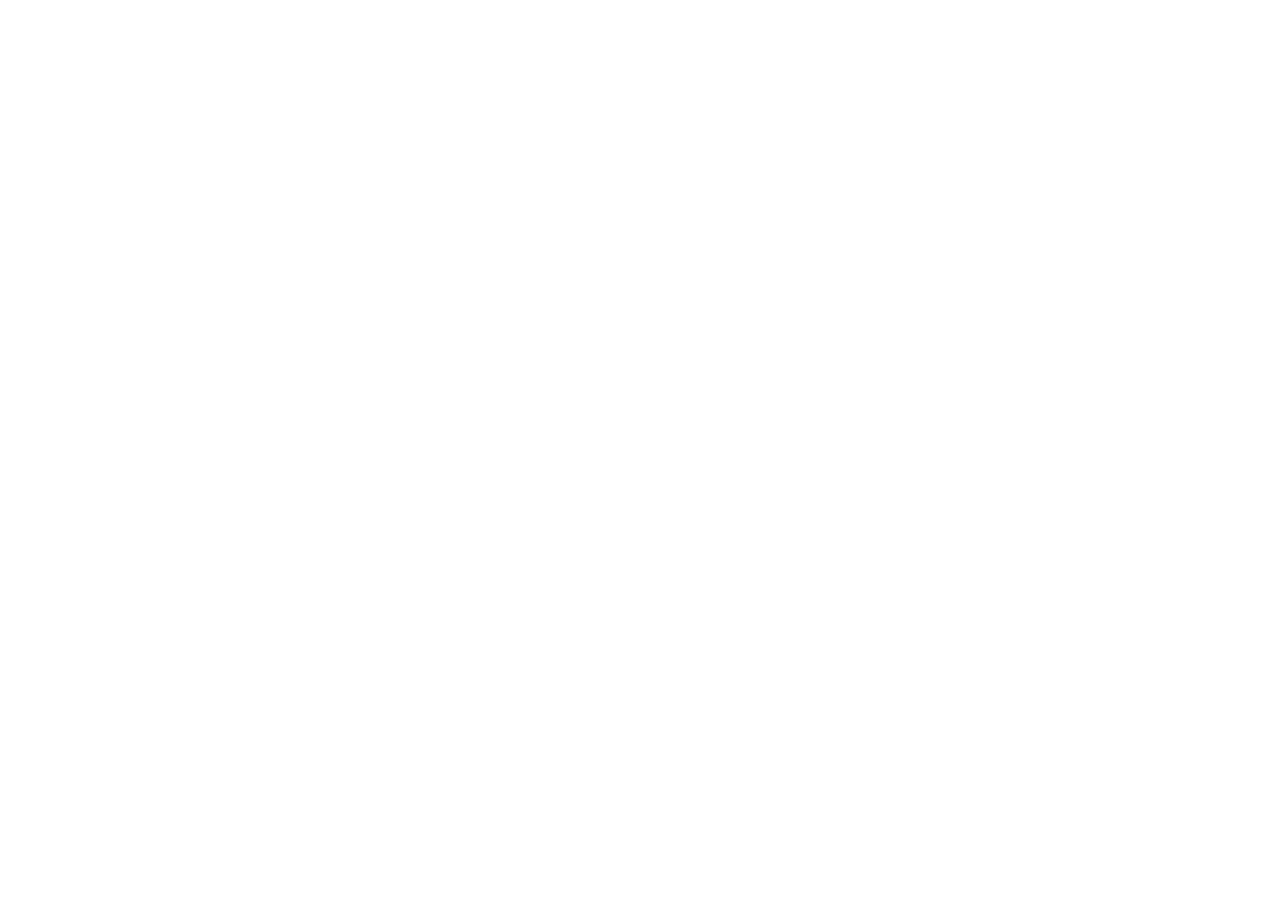
==== challengeonecodificador2/index.html @ 545115e8 "Creación de los archivos principales" ====
<!DOCTYPE html>
<html lang="en">
<head>
    <meta charset="UTF-8">
    <meta http-equiv="X-UA-Compatible" content="IE=edge">
    <meta name="viewport" content="width=device-width, initial-scale=1.0">
    <title>Encriptador de Texto</title>

    <!-- Vínculo a CSS -->
    <link rel="stylesheet" type="text/css" href="/style/reset.css">
    <link rel="stylesheet" type="text/css" href="/style/style.css">

    <!-- Vínculo a JS -->
    <script src="js/encriptador.js"></script>
</head>

<body>
    
</body>
</html>
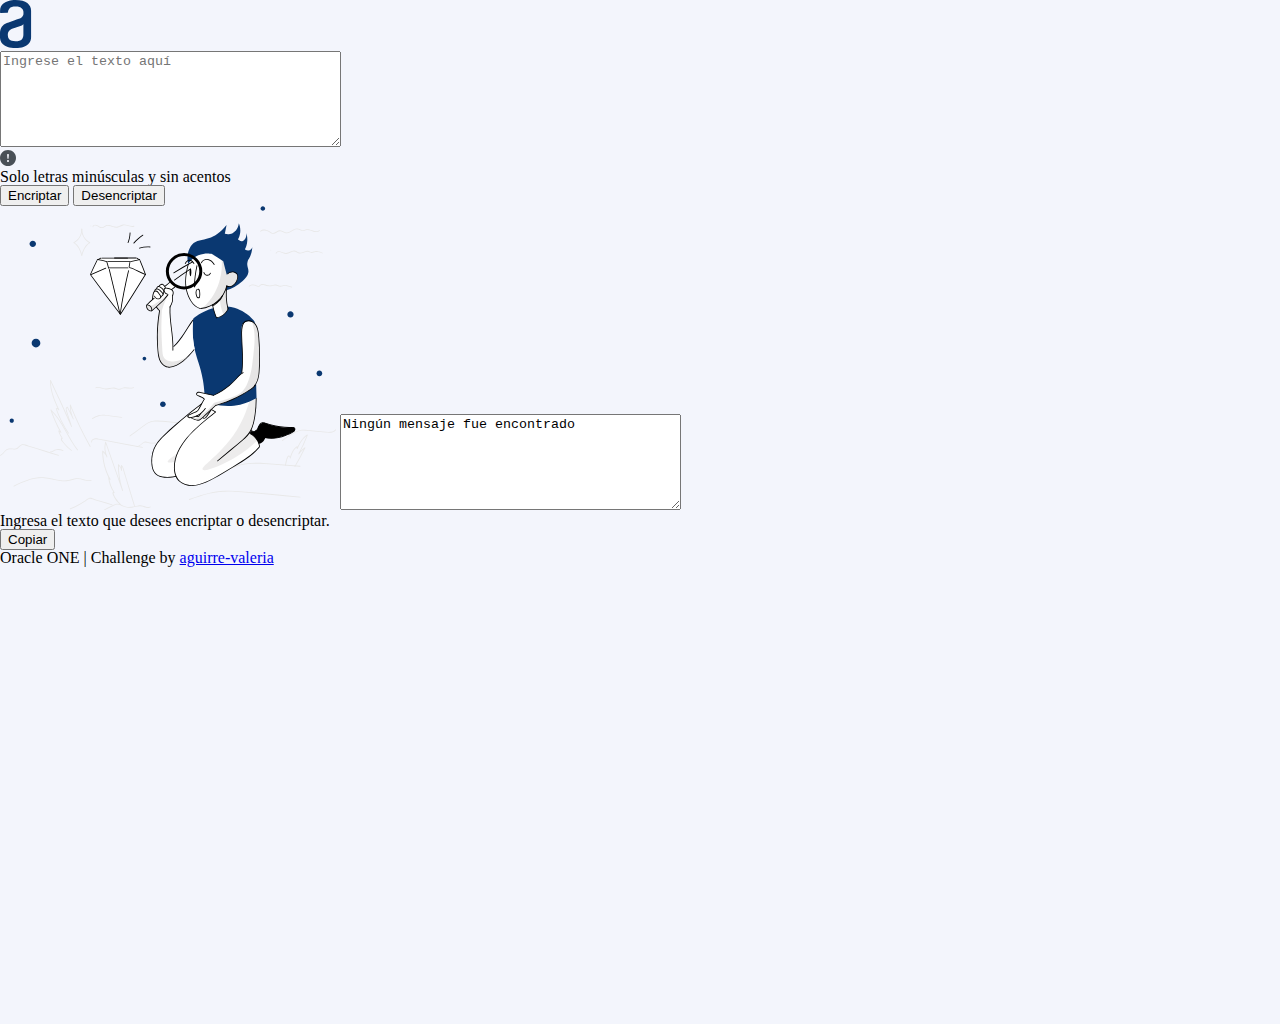
==== commit 511fda15: "Avance Nro 2" ====
--- a/challengeonecodificador2/index.html
+++ b/challengeonecodificador2/index.html
@@ -4,17 +4,63 @@
     <meta charset="UTF-8">
     <meta http-equiv="X-UA-Compatible" content="IE=edge">
     <meta name="viewport" content="width=device-width, initial-scale=1.0">
-    <title>Encriptador de Texto</title>
+    
+    <!-- Título de la página -->
+    <title>Encriptador de Texto | Oracle+Alura</title>
 
     <!-- Vínculo a CSS -->
-    <link rel="stylesheet" type="text/css" href="/style/reset.css">
-    <link rel="stylesheet" type="text/css" href="/style/style.css">
+    <link rel="stylesheet" type="text/css" href="./style/reset.css">
+    <link rel="stylesheet" type="text/css" href="./style/style.css">
 
-    <!-- Vínculo a JS -->
-    <script src="js/encriptador.js"></script>
+    <!-- Fuente -->
+    <link rel="preconnect" href="https://fonts.googleapis.com">
+    <link rel="preconnect" href="https://fonts.gstatic.com" crossorigin>
+    <link href="https://fonts.googleapis.com/css2?family=Inter&display=swap" rel="stylesheet">
+
+    <!--Icono-->
+    <link rel="shortcut icon" href="./img/Icono.ico">
+
 </head>
 
 <body>
+    <!-- Encabezado con el logo -->
+    <header>
+        <img class="img-logo" src="./img/Logo.svg" alt="Logo de Alura">
+    </header>
     
+    <main>
+        <!--Botones -->
+        <section>
+            <textarea type="text" class="txt-entrada" cols="40" rows="6" placeholder="Ingrese el texto aquí"></textarea>
+            <div class="aviso">
+                <img class="img-exclamacion" src="./img/Exclamacion.svg" alt="Signo de aviso">
+                <h6 class="txt-aviso">Solo letras minúsculas y sin acentos</h6>
+            </div>
+            <div class="botones">
+                <button type="button" class="btn-encriptar">Encriptar</button>
+                <button type="button" class="btn-desencriptar">Desencriptar</button>
+            </div>
+        </section>
+        <!-- Mensaje no encontrado-->
+        <section class="rectangulo">
+            <div class="no-encontrado">
+                <img class= "img-munieco" src="./img/Muñeco.svg" alt="Muñeco desencriptador">
+                <textarea type="text" class="txt-salida" cols="40" rows="6">Ningún mensaje fue encontrado</textarea>
+                <p class="parrafo-munieco" id="ocultar">Ingresa el texto que desees encriptar o desencriptar.</p>
+            </div>
+            <div class="copiar">
+                <button type="submit" class="btn-copiar">Copiar</button>
+            </div>
+        </section>
+    </main>
+    
+    <!-- Pie de página -->
+    <footer>
+        <p>Oracle ONE | Challenge by <a href="#" target="_blank">aguirre-valeria</a></p>
+    </footer>
+
+    <!-- Vínculo a JS -->
+    <script src="encriptador.js"></script>
+
 </body>
 </html>--- a/challengeonecodificador2/style/style.css
+++ b/challengeonecodificador2/style/style.css
@@ -0,0 +1,374 @@
+body {
+    /* Encriptador - 1 Desktop */
+    position: relative;
+    width: 1440px;
+    height: 1024px;
+    background: #F3F5FC;
+}
+
+qheader {
+    /* Menu */
+
+
+    /* Auto layout */
+
+    display: flex;
+    flex-direction: column;
+    align-items: flex-start;
+    padding: 24px;
+    gap: 10px;
+
+    display: none;
+    width: 120px;
+    height: 176px;
+
+    background: rgba(255, 255, 255, 0.24);
+    border-radius: 800px;
+
+    /* Inside auto layout */
+
+    flex: none;
+    order: 1;
+    flex-grow: 0;
+
+}
+
+qimg-logo {
+    /* Logo */
+    /* Auto layout */
+
+    display: flex;
+    flex-direction: column;
+    align-items: flex-start;
+    padding: 0px;
+    gap: 40px;
+
+    position: absolute;
+    width: 120px;
+    height: 48px;
+    left: 40px;
+    top: 40px;
+}
+
+qrectangulo {
+    /* Rectangle 1 */
+
+
+position: absolute;
+width: 400px;
+height: 944px;
+left: 1000px;
+top: 40px;
+
+/* White */
+
+background: #FFFFFF;
+/* shadow */
+
+box-shadow: 0px 24px 32px -8px rgba(0, 0, 0, 0.08);
+border-radius: 32px;
+}
+
+qno-encontrado {
+    /* Frame 5 */
+
+
+    /* Auto layout */
+
+    display: flex;
+    flex-direction: column;
+    align-items: flex-start;
+    padding: 0px;
+    gap: 16px;
+
+    position: absolute;
+    width: 336px;
+    height: 122px;
+    left: 1032px;
+    top: 619px;
+
+}
+
+qtxt-salida {
+    /* Ningún mensaje fue encontrado */
+
+
+    width: 336px;
+    height: 58px;
+
+    font-family: 'Inter';
+    font-style: normal;
+    font-weight: 700;
+    font-size: 24px;
+    line-height: 120%;
+    /* or 29px */
+
+    text-align: center;
+
+    /* Gray/gray-500 */
+
+    color: #343A40;
+
+
+    /* Inside auto layout */
+
+    flex: none;
+    order: 0;
+    align-self: stretch;
+    flex-grow: 0;
+}
+
+qparrafo-munieco {
+    /* Ingresa el texto que desees encriptar o desencriptar. */
+
+
+    width: 336px;
+    height: 48px;
+
+    font-family: 'Inter';
+    font-style: normal;
+    font-weight: 400;
+    font-size: 16px;
+    line-height: 150%;
+    /* or 24px */
+
+    text-align: center;
+
+    /* Gray/gray-400 */
+
+    color: #495057;
+
+
+    /* Inside auto layout */
+
+    flex: none;
+    order: 1;
+    align-self: stretch;
+    flex-grow: 0;
+}
+
+qimg-munieco {
+    /* Muñeco */
+
+
+    position: absolute;
+    width: 336px;
+    height: 304px;
+    left: 1032px;
+    top: 283px;
+}
+
+qaviso {
+    /* Frame 1 */
+
+
+    /* Auto layout */
+
+    display: flex;
+    flex-direction: row;
+    align-items: center;
+    padding: 0px;
+    gap: 8px;
+
+    position: absolute;
+    width: 229px;
+    height: 18px;
+    left: 240px;
+    top: 851px;
+
+}
+
+qimg-exclamacion {
+    /* bi:exclamation-circle-fill */
+
+
+    width: 16px;
+    height: 16px;
+
+
+    /* Inside auto layout */
+
+    flex: none;
+    order: 0;
+    flex-grow: 0;
+}
+
+qtxt-aviso {
+    /* Solo letras minúsculas y sin acentos */
+
+
+    width: 205px;
+    height: 18px;
+
+    font-family: 'Inter';
+    font-style: normal;
+    font-weight: 400;
+    font-size: 12px;
+    line-height: 150%;
+    /* identical to box height, or 18px */
+
+
+    /* Gray/gray-400 */
+
+    color: #495057;
+
+    opacity: 0.8;
+
+    /* Inside auto layout */
+
+    flex: none;
+    order: 1;
+    flex-grow: 0;
+}
+
+qbotones {
+    /* Frame 3 */
+
+
+    /* Auto layout */
+
+    display: flex;
+    flex-direction: row;
+    align-items: flex-start;
+    padding: 0px;
+    gap: 24px;
+
+    position: absolute;
+    width: 680px;
+    height: 67px;
+    left: 240px;
+    top: 885px;
+}
+
+qbtn-encriptar {
+    /* Button */
+
+
+    /* Auto layout */
+
+    display: flex;
+    flex-direction: row;
+    align-items: flex-start;
+    padding: 24px;
+    gap: 8px;
+
+    width: 328px;
+    height: 67px;
+
+    /* Dark blue/dark-blue-300 */
+
+    background: #0A3871;
+    border-radius: 24px;
+
+    /* Inside auto layout */
+
+    flex: none;
+    order: 0;
+    flex-grow: 0;
+
+
+    /* Button */
+
+
+    width: 280px;
+    height: 19px;
+
+    font-family: 'Inter';
+    font-style: normal;
+    font-weight: 400;
+    font-size: 16px;
+    line-height: 19px;
+    text-align: center;
+
+    /* White */
+
+    color: #FFFFFF;
+
+
+    /* Inside auto layout */
+
+    flex: none;
+    order: 0;
+    flex-grow: 1;
+}
+
+qbtn-desencriptar {
+    /* Button */
+
+
+    box-sizing: border-box;
+
+    /* Auto layout */
+
+    display: flex;
+    flex-direction: row;
+    align-items: flex-start;
+    padding: 24px;
+    gap: 8px;
+
+    width: 328px;
+    height: 67px;
+
+    /* Light gray */
+
+    background: #D8DFE8;
+    /* Dark blue/dark-blue-300 */
+
+    border: 1px solid #0A3871;
+    border-radius: 24px;
+
+    /* Inside auto layout */
+
+    flex: none;
+    order: 1;
+    flex-grow: 0;
+
+    /* Button */
+
+
+    width: 280px;
+    height: 19px;
+
+    font-family: 'Inter';
+    font-style: normal;
+    font-weight: 400;
+    font-size: 16px;
+    line-height: 19px;
+    text-align: center;
+
+    /* Dark blue/dark-blue-300 */
+
+    color: #0A3871;
+
+
+    /* Inside auto layout */
+
+    flex: none;
+    order: 0;
+    flex-grow: 1;
+}
+
+qtxt-entrada { 
+    /* Ingrese el texto aqui */
+
+
+    position: absolute;
+    width: 577px;
+    height: 48px;
+    left: 240px;
+    top: 168px;
+
+    font-family: 'Inter';
+    font-style: normal;
+    font-weight: 400;
+    font-size: 32px;
+    line-height: 150%;
+    /* identical to box height, or 48px */
+
+
+    /* Dark blue/dark-blue-300 */
+
+    color: #0A3871;
+
+}
+
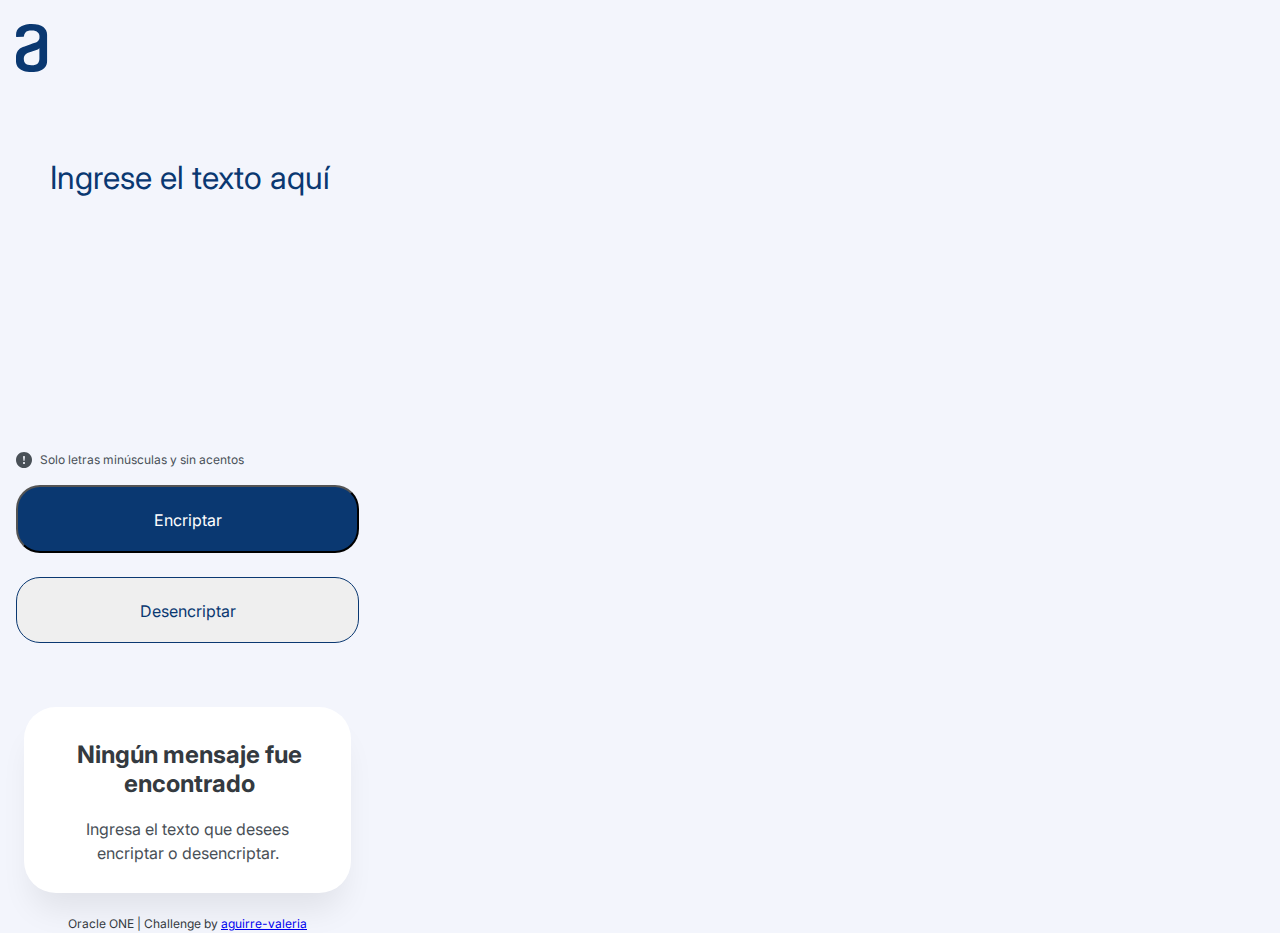
==== commit 394723fe: "Avance nro 3 JS y CSS" ====
--- a/challengeonecodificador2/index.html
+++ b/challengeonecodificador2/index.html
@@ -31,21 +31,21 @@
     <main>
         <!--Botones -->
         <section>
-            <textarea type="text" class="txt-entrada" cols="40" rows="6" placeholder="Ingrese el texto aquí"></textarea>
-            <div class="aviso">
+            <textarea type="text" class="txt-entrada" placeholder="Ingrese el texto aquí"></textarea>
+            <div class="caja-aviso">
                 <img class="img-exclamacion" src="./img/Exclamacion.svg" alt="Signo de aviso">
                 <h6 class="txt-aviso">Solo letras minúsculas y sin acentos</h6>
             </div>
-            <div class="botones">
+            <div class="caja-botones">
                 <button type="button" class="btn-encriptar">Encriptar</button>
                 <button type="button" class="btn-desencriptar">Desencriptar</button>
             </div>
         </section>
         <!-- Mensaje no encontrado-->
         <section class="rectangulo">
-            <div class="no-encontrado">
+            <div class="caja-no-encontrado">
                 <img class= "img-munieco" src="./img/Muñeco.svg" alt="Muñeco desencriptador">
-                <textarea type="text" class="txt-salida" cols="40" rows="6">Ningún mensaje fue encontrado</textarea>
+                <textarea type="text" class="txt-salida">Ningún mensaje fue encontrado</textarea>
                 <p class="parrafo-munieco" id="ocultar">Ingresa el texto que desees encriptar o desencriptar.</p>
             </div>
             <div class="copiar">
--- a/challengeonecodificador2/style/style.css
+++ b/challengeonecodificador2/style/style.css
@@ -1,13 +1,58 @@
+* {
+    font-family: "Inter", sans-serif;
+    font-style: normal;
+}
+
 body {
-    /* Encriptador - 1 Desktop */
     position: relative;
-    width: 1440px;
-    height: 1024px;
+    width: 375px;
+    height: 933px;
     background: #F3F5FC;
 }
 
-qheader {
-    /* Menu */
+header {
+    position: absolute;
+    width: 375px;
+    height: 96px;
+    left: 0px;
+    top: 0px;
+}
+
+.img-logo {
+    position: absolute;
+    left: 4.27%;
+    right: 87.2%;
+    top: 25%;
+    bottom: 25%;
+}
+
+.rectangulo {
+    /* Frame 5 */
+
+
+    /* Auto layout */
+
+/*     display: flex; */
+    flex-direction: column;
+    align-items: flex-start;
+    padding: 32px;
+    gap: 32px;
+
+    position: absolute;
+/*     width: 327px;
+    height: 186px; */
+    left: 24px;
+    top: 707px;
+
+    /* White */
+
+    background: #FFFFFF;
+    box-shadow: 0px 24px 32px -8px rgba(0, 0, 0, 0.08);
+    border-radius: 32px;
+}
+
+.caja-no-encontrado {
+    /* Frame 5 */
 
 
     /* Auto layout */
@@ -15,89 +60,29 @@
     display: flex;
     flex-direction: column;
     align-items: flex-start;
-    padding: 24px;
-    gap: 10px;
-
-    display: none;
-    width: 120px;
-    height: 176px;
-
-    background: rgba(255, 255, 255, 0.24);
-    border-radius: 800px;
-
-    /* Inside auto layout */
-
-    flex: none;
-    order: 1;
-    flex-grow: 0;
-
-}
-
-qimg-logo {
-    /* Logo */
-    /* Auto layout */
-
-    display: flex;
-    flex-direction: column;
-    align-items: flex-start;
-    padding: 0px;
-    gap: 40px;
-
-    position: absolute;
-    width: 120px;
-    height: 48px;
-    left: 40px;
-    top: 40px;
-}
-
-qrectangulo {
-    /* Rectangle 1 */
-
-
-position: absolute;
-width: 400px;
-height: 944px;
-left: 1000px;
-top: 40px;
-
-/* White */
-
-background: #FFFFFF;
-/* shadow */
-
-box-shadow: 0px 24px 32px -8px rgba(0, 0, 0, 0.08);
-border-radius: 32px;
-}
-
-qno-encontrado {
-    /* Frame 5 */
-
-
-    /* Auto layout */
-
-    display: flex;
-    flex-direction: column;
-    align-items: flex-start;
     padding: 0px;
     gap: 16px;
 
-    position: absolute;
-    width: 336px;
+    width: 263px;
     height: 122px;
-    left: 1032px;
-    top: 619px;
-
-}
-
-qtxt-salida {
+
+
+    /* Inside auto layout */
+
+    flex: none;
+    order: 0;
+    align-self: stretch;
+    flex-grow: 0;
+}
+
+.txt-salida {
     /* Ningún mensaje fue encontrado */
 
 
-    width: 336px;
+    width: 263px;
     height: 58px;
-
-    font-family: 'Inter';
-    font-style: normal;
+    resize: none;
+
     font-weight: 700;
     font-size: 24px;
     line-height: 120%;
@@ -108,25 +93,24 @@
     /* Gray/gray-500 */
 
     color: #343A40;
-
-
-    /* Inside auto layout */
-
-    flex: none;
-    order: 0;
-    align-self: stretch;
-    flex-grow: 0;
-}
-
-qparrafo-munieco {
+    background: none;
+    border: none;
+
+    /* Inside auto layout */
+
+    flex: none;
+    order: 0;
+    align-self: stretch;
+    flex-grow: 0;
+}
+
+.parrafo-munieco {
     /* Ingresa el texto que desees encriptar o desencriptar. */
 
 
-    width: 336px;
+    width: 263px;
     height: 48px;
 
-    font-family: 'Inter';
-    font-style: normal;
     font-weight: 400;
     font-size: 16px;
     line-height: 150%;
@@ -147,144 +131,86 @@
     flex-grow: 0;
 }
 
-qimg-munieco {
-    /* Muñeco */
-
-
-    position: absolute;
-    width: 336px;
-    height: 304px;
-    left: 1032px;
-    top: 283px;
-}
-
-qaviso {
-    /* Frame 1 */
-
-
-    /* Auto layout */
-
+.img-munieco {
+    display: none;
+}
+
+.caja-aviso {
     display: flex;
     flex-direction: row;
     align-items: center;
     padding: 0px;
     gap: 8px;
-
     position: absolute;
     width: 229px;
     height: 18px;
-    left: 240px;
-    top: 851px;
-
-}
-
-qimg-exclamacion {
-    /* bi:exclamation-circle-fill */
-
-
+    left: 16px;
+    top: 451px;
+    }
+
+.img-exclamacion {
     width: 16px;
     height: 16px;
-
-
-    /* Inside auto layout */
-
-    flex: none;
-    order: 0;
-    flex-grow: 0;
-}
-
-qtxt-aviso {
-    /* Solo letras minúsculas y sin acentos */
-
-
+    flex: none;
+    order: 0;
+    flex-grow: 0;
+}
+
+.txt-aviso {
     width: 205px;
     height: 18px;
-
-    font-family: 'Inter';
-    font-style: normal;
     font-weight: 400;
     font-size: 12px;
     line-height: 150%;
-    /* identical to box height, or 18px */
-
-
-    /* Gray/gray-400 */
-
     color: #495057;
-
-    opacity: 0.8;
-
-    /* Inside auto layout */
-
     flex: none;
     order: 1;
     flex-grow: 0;
 }
 
-qbotones {
-    /* Frame 3 */
-
-
-    /* Auto layout */
-
+.caja-botones {
     display: flex;
-    flex-direction: row;
+    flex-direction: column;
     align-items: flex-start;
     padding: 0px;
     gap: 24px;
 
     position: absolute;
-    width: 680px;
-    height: 67px;
-    left: 240px;
-    top: 885px;
-}
-
-qbtn-encriptar {
-    /* Button */
-
-
-    /* Auto layout */
-
-    display: flex;
+    width: 343px;
+    height: 158px;
+    left: 16px;
+    top: 485px;
+}
+
+.btn-encriptar {
+/* display: flex; */
     flex-direction: row;
     align-items: flex-start;
     padding: 24px;
     gap: 8px;
 
-    width: 328px;
+   /*  width: 100%; */
     height: 67px;
-
     /* Dark blue/dark-blue-300 */
-
     background: #0A3871;
     border-radius: 24px;
-
-    /* Inside auto layout */
-
-    flex: none;
-    order: 0;
-    flex-grow: 0;
-
-
+    /* Inside auto layout */
+    flex: none;
+    order: 0;
+    align-self: stretch;
+    flex-grow: 0;
     /* Button */
 
-
-    width: 280px;
+ /*    width: 295px; */
     height: 19px;
 
-    font-family: 'Inter';
-    font-style: normal;
     font-weight: 400;
     font-size: 16px;
     line-height: 19px;
     text-align: center;
 
     /* White */
-
     color: #FFFFFF;
-
-
     /* Inside auto layout */
 
     flex: none;
@@ -292,45 +218,31 @@
     flex-grow: 1;
 }
 
-qbtn-desencriptar {
+.btn-desencriptar {
     /* Button */
-
-
     box-sizing: border-box;
-
     /* Auto layout */
-
-    display: flex;
+/*     display: flex; */
     flex-direction: row;
     align-items: flex-start;
     padding: 24px;
     gap: 8px;
-
-    width: 328px;
+/*     width: 343px; */
     height: 67px;
-
-    /* Light gray */
-
-    background: #D8DFE8;
-    /* Dark blue/dark-blue-300 */
-
+   /* Dark blue/dark-blue-300 */
     border: 1px solid #0A3871;
     border-radius: 24px;
-
-    /* Inside auto layout */
-
+    /* Inside auto layout */
     flex: none;
     order: 1;
-    flex-grow: 0;
-
+    align-self: stretch;
+    flex-grow: 0;
     /* Button */
 
 
-    width: 280px;
+/*     width: 295px; */
     height: 19px;
 
-    font-family: 'Inter';
-    font-style: normal;
     font-weight: 400;
     font-size: 16px;
     line-height: 19px;
@@ -348,27 +260,43 @@
     flex-grow: 1;
 }
 
-qtxt-entrada { 
-    /* Ingrese el texto aqui */
-
-
-    position: absolute;
-    width: 577px;
-    height: 48px;
-    left: 240px;
-    top: 168px;
-
-    font-family: 'Inter';
+.txt-entrada { 
+    position: absolute;
+    width: 343px;
+    height: 280px;
+    left: 16px;
+    top: 152px;
+    resize: none;
+    background: none;
+    border: none;
+    font-weight: 400;
+    font-size: 32px;
+    line-height: 150%;
+    color: #0A3871;
+}
+
+.txt-entrada::placeholder {
+    font-weight: 400;
+    font-size: 32px;
+    text-align: center;
+    line-height: 150%;
+    color: #0A3871;
+}
+
+.btn-copiar {
+    display: none;
+}
+
+footer {
+    font-family: "Inter", sans-serif;
     font-style: normal;
     font-weight: 400;
-    font-size: 32px;
-    line-height: 150%;
-    /* identical to box height, or 48px */
-
-
-    /* Dark blue/dark-blue-300 */
-
-    color: #0A3871;
-
-}
-
+    font-size: 12px;
+    line-height: 150%;
+    text-align: center;
+    color: #343A40;
+    width: 100%;
+    position: absolute;
+    bottom: 0;
+    left: 0;
+}
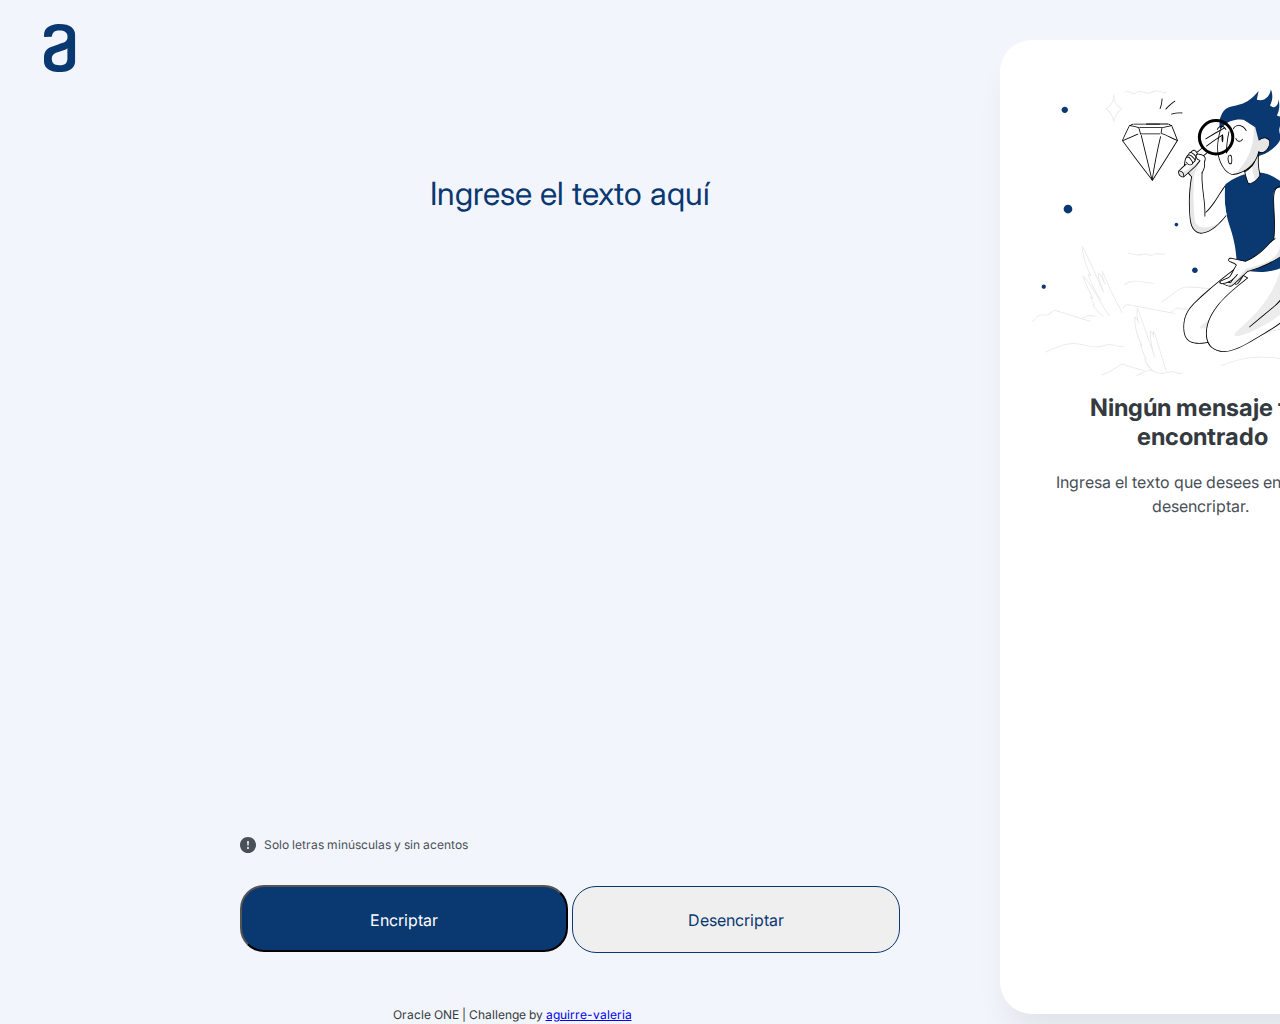
==== commit baa9eb69: "Avance nro 5 Detalles menores" ====
--- a/challengeonecodificador2/index.html
+++ b/challengeonecodificador2/index.html
@@ -29,7 +29,7 @@
     </header>
     
     <main>
-        <!--Botones -->
+        <!--Sección de ingreso -->
         <section>
             <textarea type="text" class="txt-entrada" placeholder="Ingrese el texto aquí"></textarea>
             <div class="caja-aviso">
@@ -41,11 +41,11 @@
                 <button type="button" class="btn-desencriptar">Desencriptar</button>
             </div>
         </section>
-        <!-- Mensaje no encontrado-->
+        <!-- Sección de salida -->
         <section class="rectangulo">
-            <div class="caja-no-encontrado">
+            <div class="caja-salida">
                 <img class= "img-munieco" src="./img/Muñeco.svg" alt="Muñeco desencriptador">
-                <textarea type="text" class="txt-salida">Ningún mensaje fue encontrado</textarea>
+                <textarea type="text" class="txt-salida" readonly="">Ningún mensaje fue encontrado</textarea>
                 <p class="parrafo-munieco" id="ocultar">Ingresa el texto que desees encriptar o desencriptar.</p>
             </div>
             <div class="copiar">
@@ -61,6 +61,6 @@
 
     <!-- Vínculo a JS -->
     <script src="encriptador.js"></script>
-
+    
 </body>
 </html>--- a/challengeonecodificador2/style/style.css
+++ b/challengeonecodificador2/style/style.css
@@ -6,69 +6,45 @@
 body {
     position: relative;
     width: 375px;
-    height: 933px;
+    height: 1050px;
     background: #F3F5FC;
 }
 
 header {
     position: absolute;
-    width: 375px;
+    width: 100%;
     height: 96px;
-    left: 0px;
-    top: 0px;
 }
 
 .img-logo {
     position: absolute;
     left: 4.27%;
-    right: 87.2%;
     top: 25%;
-    bottom: 25%;
 }
 
 .rectangulo {
-    /* Frame 5 */
-
-
-    /* Auto layout */
-
-/*     display: flex; */
+    display: flex;
     flex-direction: column;
-    align-items: flex-start;
+    align-items: center;
     padding: 32px;
-    gap: 32px;
-
-    position: absolute;
-/*     width: 327px;
-    height: 186px; */
+    /* gap: 32px; */
+    position: absolute;
+    height: 186px;
     left: 24px;
     top: 707px;
-
-    /* White */
-
     background: #FFFFFF;
     box-shadow: 0px 24px 32px -8px rgba(0, 0, 0, 0.08);
     border-radius: 32px;
 }
 
-.caja-no-encontrado {
-    /* Frame 5 */
-
-
-    /* Auto layout */
-
+.caja-salida {
     display: flex;
     flex-direction: column;
     align-items: flex-start;
     padding: 0px;
     gap: 16px;
-
     width: 263px;
     height: 122px;
-
-
-    /* Inside auto layout */
-
     flex: none;
     order: 0;
     align-self: stretch;
@@ -76,28 +52,16 @@
 }
 
 .txt-salida {
-    /* Ningún mensaje fue encontrado */
-
-
     width: 263px;
     height: 58px;
     resize: none;
-
     font-weight: 700;
     font-size: 24px;
     line-height: 120%;
-    /* or 29px */
-
-    text-align: center;
-
-    /* Gray/gray-500 */
-
+    text-align: center;
     color: #343A40;
     background: none;
     border: none;
-
-    /* Inside auto layout */
-
     flex: none;
     order: 0;
     align-self: stretch;
@@ -105,26 +69,13 @@
 }
 
 .parrafo-munieco {
-    /* Ingresa el texto que desees encriptar o desencriptar. */
-
-
     width: 263px;
     height: 48px;
-
     font-weight: 400;
     font-size: 16px;
     line-height: 150%;
-    /* or 24px */
-
-    text-align: center;
-
-    /* Gray/gray-400 */
-
+    text-align: center;
     color: #495057;
-
-
-    /* Inside auto layout */
-
     flex: none;
     order: 1;
     align-self: stretch;
@@ -174,7 +125,6 @@
     align-items: flex-start;
     padding: 0px;
     gap: 24px;
-
     position: absolute;
     width: 343px;
     height: 158px;
@@ -183,87 +133,50 @@
 }
 
 .btn-encriptar {
-/* display: flex; */
     flex-direction: row;
     align-items: flex-start;
     padding: 24px;
     gap: 8px;
-
-   /*  width: 100%; */
     height: 67px;
-    /* Dark blue/dark-blue-300 */
     background: #0A3871;
     border-radius: 24px;
-    /* Inside auto layout */
-    flex: none;
-    order: 0;
-    align-self: stretch;
-    flex-grow: 0;
-    /* Button */
-
- /*    width: 295px; */
-    height: 19px;
-
+    flex: none;
+    order: 0;
+    align-self: stretch;
+    flex-grow: 1;
     font-weight: 400;
     font-size: 16px;
     line-height: 19px;
     text-align: center;
-
-    /* White */
     color: #FFFFFF;
-    /* Inside auto layout */
-
-    flex: none;
-    order: 0;
-    flex-grow: 1;
+    cursor: pointer;
 }
 
 .btn-desencriptar {
-    /* Button */
     box-sizing: border-box;
-    /* Auto layout */
-/*     display: flex; */
     flex-direction: row;
     align-items: flex-start;
     padding: 24px;
     gap: 8px;
-/*     width: 343px; */
     height: 67px;
-   /* Dark blue/dark-blue-300 */
     border: 1px solid #0A3871;
     border-radius: 24px;
-    /* Inside auto layout */
-    flex: none;
-    order: 1;
-    align-self: stretch;
-    flex-grow: 0;
-    /* Button */
-
-
-/*     width: 295px; */
-    height: 19px;
-
+    flex: none;
+    order: 0;
+    align-self: stretch;
+    flex-grow: 1;
     font-weight: 400;
     font-size: 16px;
     line-height: 19px;
     text-align: center;
-
-    /* Dark blue/dark-blue-300 */
-
     color: #0A3871;
-
-
-    /* Inside auto layout */
-
-    flex: none;
-    order: 0;
-    flex-grow: 1;
+    cursor: pointer;
 }
 
 .txt-entrada { 
     position: absolute;
-    width: 343px;
-    height: 280px;
+    width: 338px;
+    max-height: 280px;
     left: 16px;
     top: 152px;
     resize: none;
@@ -273,6 +186,7 @@
     font-size: 32px;
     line-height: 150%;
     color: #0A3871;
+    text-align: center;
 }
 
 .txt-entrada::placeholder {
@@ -285,6 +199,21 @@
 
 .btn-copiar {
     display: none;
+    box-sizing: border-box;
+    flex-direction: row;
+    align-items: flex-start;
+    padding: 24px;
+    gap: 8px;
+    width: 279px;
+    height: 67px;
+    border: 1px solid #0A3871;
+    border-radius: 24px;
+    flex: none;
+    order: 1;
+    align-self: stretch;
+    flex-grow: 0;
+    text-align: center;
+    cursor: pointer;
 }
 
 footer {
@@ -300,3 +229,145 @@
     bottom: 0;
     left: 0;
 }
+
+/* TABLET */
+@media (min-width: 768px) and (max-width: 1023px) {
+
+    body {
+        width: 768px;
+        height: 1174px;
+    }
+
+    .rectangulo {
+        height: 133px;
+        left: 40px;
+        top: 845px;
+    }
+
+    .caja-salida {
+        width: 624px;
+        height: 69px;
+    }
+
+    .txt-salida {
+        width: 624px;
+        height: 29px;
+    }
+
+    .parrafo-munieco {
+        width: 624px;
+        height: 24px;
+    }
+
+    .caja-aviso {
+        left: 40px;
+        top: 680px;
+        }
+
+    .caja-botones {
+        width: 688px;
+        height: 67px;
+        left: 40px;
+        top: 714px;
+        display: inline-block;
+    }
+
+    .btn-encriptar {
+        width: 332px;
+    }
+
+    .btn-desencriptar {
+        width: 332px;
+    }
+
+    .txt-entrada { 
+        width: 670px;
+        height: 48px;
+        left: 40px;
+        top: 240px;
+        max-height: 390px;
+    }
+
+    .btn-copiar {
+        width: 624px;
+    }
+}
+
+
+/* PC DE ESCRITORIO */
+@media (min-width: 1024px) {
+
+    body {
+        width: 1024px;
+        height: 1024px;
+    }
+    
+    .rectangulo {
+        height: 910px;
+        left: 1000px;
+        top: 40px;
+    }
+    
+    .caja-salida {
+        width: 336px;
+        height: 122px;
+        left: 1032px;
+        top: 619px;
+    }
+
+    .img-munieco {
+        display: flex;
+        width: 336px;
+        height: 304px;
+    }
+    
+    .txt-salida {
+        width: 336px;
+        height: 58px;
+    }
+    
+    .parrafo-munieco {
+        width: 336px;
+        height: 48px;
+    }
+    
+    .caja-aviso {
+        width: 229px;
+        height: 18px;
+        left: 240px;
+        top: 836px;
+    }
+    
+    .caja-botones {
+        width: 680px;
+        height: 67px;
+        left: 240px;
+        top: 885px;
+        display: inline-block;
+    }
+    
+    .btn-encriptar {
+        width: 328px;
+    }
+    
+    .btn-desencriptar {
+        width: 328px;
+    }
+    
+    .txt-entrada { 
+        width: 655px;
+        height: 48px;
+        left: 240px;
+        top: 168px;
+        max-height: 628px;
+    }
+    
+    .btn-copiar {
+        width: 336px;
+        height: 67px;
+        left: 40px;
+        top: 885px;
+        position: absolute;
+    }
+    
+}